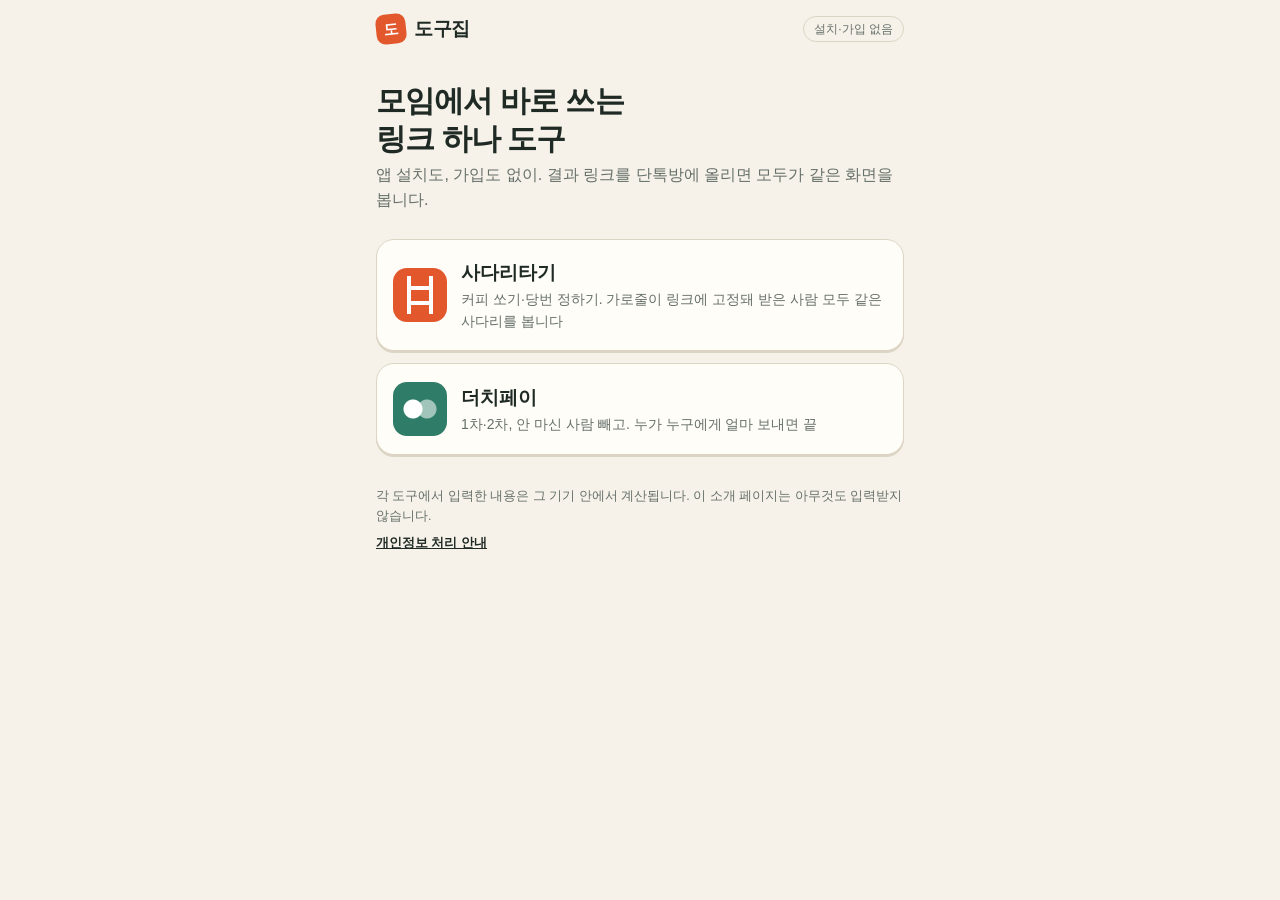
==== site/dogujip_root/index.html @ 97335ac8 "Initial public release" ====
<!doctype html>
<html lang="ko">
<head>
<meta charset="utf-8">
<meta name="viewport" content="width=device-width, initial-scale=1, viewport-fit=cover">
<meta name="referrer" content="no-referrer">
<meta http-equiv="Content-Security-Policy" content="default-src 'self'; script-src 'none'; style-src 'self'; img-src 'self' data:; connect-src 'none'; object-src 'none'; base-uri 'none'; form-action 'none'">
<title>도구집 - 설치·가입 없는 모임 도구</title>
<meta name="description" content="설치·가입 없이 링크 하나로 쓰는 사다리타기와 더치페이 계산기">
<link rel="icon" href="icon.svg" type="image/svg+xml">
<link rel="stylesheet" href="css/style.css">
</head>
<body>
<header class="top">
  <a class="brand" href="./"><span class="brand-mark" aria-hidden="true">도</span>도구집</a>
  <span class="tag">설치·가입 없음</span>
</header>
<main id="app">
  <section class="hero">
    <h1>모임에서 바로 쓰는<br>링크 하나 도구</h1>
    <p class="lead">앱 설치도, 가입도 없이. 결과 링크를 단톡방에 올리면 모두가 같은 화면을 봅니다.</p>
  </section>
  <div class="tools">
    <a class="tool" href="https://laddergame.dogujip.com/">
      <span class="tool-icon ladder-icon" aria-hidden="true"></span>
      <span class="tool-body"><b>사다리타기</b><span>커피 쏘기·당번 정하기. 가로줄이 링크에 고정돼 받은 사람 모두 같은 사다리를 봅니다</span></span>
    </a>
    <a class="tool" href="https://dutchtreat.dogujip.com/">
      <span class="tool-icon dutch-icon" aria-hidden="true"></span>
      <span class="tool-body"><b>더치페이</b><span>1차·2차, 안 마신 사람 빼고. 누가 누구에게 얼마 보내면 끝</span></span>
    </a>
  </div>
</main>
<footer class="foot">
  <p>각 도구에서 입력한 내용은 그 기기 안에서 계산됩니다. 이 소개 페이지는 아무것도 입력받지 않습니다.</p>
  <p><a href="privacy.html">개인정보 처리 안내</a></p>
</footer>
</body>
</html>
---- site/dogujip_root/css/style.css ----
:root {
  --bg: #f6f2e9;
  --card: #fffdf8;
  --ink: #1f2a25;
  --muted: #66706a;
  --line: #ddd5c4;
  --accent: #e2572b;
  --accent-ink: #ffffff;
  --green: #2f7d68;
  --soft: #efe8da;
  --danger: #c2372f;
  --rail: #3a463f;
  --radius: 14px;
  color-scheme: light;
}
@media (prefers-color-scheme: dark) {
  :root {
    --bg: #151a17; --card: #1e2521; --ink: #ecefe9; --muted: #a2aba5; --line: #333d37;
    --accent: #f06a3d; --green: #5cbf9f; --soft: #262e29; --danger: #ff7a70; --rail: #c8d0ca;
    color-scheme: dark;
  }
}
* { box-sizing: border-box; }
html { -webkit-text-size-adjust: 100%; }
body {
  margin: 0; background: var(--bg); color: var(--ink);
  font: 16px/1.55 -apple-system, BlinkMacSystemFont, "Apple SD Gothic Neo", "Malgun Gothic", "Noto Sans KR", sans-serif;
  word-break: keep-all; overflow-wrap: anywhere;
}
a { color: inherit; }
main { max-width: 560px; margin: 0 auto; padding: 0 16px 24px; outline: none; }

.top { max-width: 560px; margin: 0 auto; padding: 14px 16px; display: flex; align-items: center; justify-content: space-between; }
.brand { display: inline-flex; align-items: center; gap: 8px; font-weight: 800; font-size: 19px; text-decoration: none; letter-spacing: -0.02em; }
.brand-mark { display: inline-grid; place-items: center; width: 30px; height: 30px; border-radius: 9px; background: var(--accent); color: var(--accent-ink); font-size: 15px; transform: rotate(-6deg); }
.tag { font-size: 12px; color: var(--muted); border: 1px solid var(--line); border-radius: 999px; padding: 3px 10px; }
.foot { max-width: 560px; margin: 0 auto; padding: 8px 16px 40px; font-size: 12.5px; color: var(--muted); }

h1 { font-size: 26px; line-height: 1.25; margin: 6px 0 6px; letter-spacing: -0.03em; }
h2 { font-size: 19px; margin: 22px 0 8px; }
h3 { font-size: 16px; margin: 18px 0 6px; }
.lead { color: var(--muted); margin: 0 0 16px; }
.help { color: var(--muted); font-size: 13.5px; margin: 6px 0; }
.error { color: var(--danger); font-size: 14px; min-height: 1em; margin: 8px 0; }
.error:empty { margin: 0; }

/* 첫 화면 */
.hero { padding: 18px 0 10px; }
.hero h1 { font-size: 30px; }
.tools { display: grid; gap: 12px; }
.tool {
  display: flex; gap: 14px; align-items: center; text-decoration: none;
  background: var(--card); border: 1px solid var(--line); border-radius: 18px; padding: 18px 16px;
  box-shadow: 0 2px 0 var(--line); transition: transform .12s ease;
}
.tool:active { transform: translateY(2px); box-shadow: none; }
.tool-body { display: grid; gap: 2px; }
.tool-body b { font-size: 19px; }
.tool-body span { color: var(--muted); font-size: 14px; }
.tool-icon { flex: none; width: 54px; height: 54px; border-radius: 14px; position: relative; }
.ladder-icon {
  background:
    linear-gradient(var(--accent-ink), var(--accent-ink)) 14px 8px / 4px 38px no-repeat,
    linear-gradient(var(--accent-ink), var(--accent-ink)) 36px 8px / 4px 38px no-repeat,
    linear-gradient(var(--accent-ink), var(--accent-ink)) 14px 18px / 26px 4px no-repeat,
    linear-gradient(var(--accent-ink), var(--accent-ink)) 14px 33px / 26px 4px no-repeat,
    var(--accent);
}
.dutch-icon {
  background:
    radial-gradient(circle at 20px 27px, var(--accent-ink) 0 9px, transparent 10px),
    radial-gradient(circle at 34px 27px, rgba(255,255,255,.55) 0 9px, transparent 10px),
    var(--green);
}

/* 입력 공통 */
.panel { background: var(--card); border: 1px solid var(--line); border-radius: 18px; padding: 18px 16px 20px; margin-top: 4px; }
.field-label { display: block; font-weight: 700; margin: 18px 0 6px; }
.field-label .count { font-weight: 500; color: var(--muted); font-size: 14px; margin-left: 4px; }
input[type=text], input[type=number], textarea, select {
  width: 100%; font: inherit; color: var(--ink); background: var(--bg);
  border: 1px solid var(--line); border-radius: 10px; padding: 10px 12px; min-height: 44px;
}
textarea { resize: vertical; }
input:focus, textarea:focus, select:focus, button:focus-visible, a:focus-visible { outline: 3px solid color-mix(in srgb, var(--accent) 45%, transparent); outline-offset: 1px; }

.btn {
  display: inline-flex; align-items: center; justify-content: center; gap: 6px;
  min-height: 46px; padding: 0 16px; border-radius: 12px; border: 1px solid var(--line);
  background: var(--soft); color: var(--ink); font: inherit; font-weight: 700; cursor: pointer; text-decoration: none;
}
.btn.primary { background: var(--accent); border-color: var(--accent); color: var(--accent-ink); }
.btn.ghost { background: transparent; font-weight: 600; color: var(--muted); }
.btn.small { min-height: 44px; padding: 0 12px; flex: none; }
.btn.wide { width: 100%; margin-top: 14px; }
.btn:active { filter: brightness(.95); }
.row-btns { display: flex; flex-wrap: wrap; gap: 8px; margin-top: 14px; }
.row-btns .btn { flex: 1 1 auto; }
.row-btns.minor { margin-top: 18px; }

.chips { display: flex; flex-wrap: wrap; gap: 6px; align-items: center; margin: 8px 0; }
.chips-label { font-size: 12.5px; color: var(--muted); margin-right: 2px; }
.chip { font: inherit; font-size: 14px; border: 1px solid var(--line); background: var(--bg); color: var(--ink); border-radius: 999px; padding: 6px 12px; min-height: 36px; cursor: pointer; }
.chip.clear { font-size: 12.5px; min-height: 30px; padding: 3px 10px; color: var(--muted); background: transparent; border-style: dashed; }
.foot p { margin: 0 0 8px; }
.foot a { color: var(--ink); font-weight: 600; }
.doc h2 { font-size: 17px; margin: 20px 0 6px; }
.doc p, .doc li { font-size: 15px; }
.doc ul { padding-left: 20px; margin: 6px 0; }
.chip.person { display: inline-flex; align-items: center; gap: 2px; padding-right: 4px; background: var(--soft); cursor: default; font-weight: 600; }
.x { border: 0; background: transparent; color: var(--muted); font-size: 18px; width: 32px; height: 32px; border-radius: 50%; cursor: pointer; }
.x.big { flex: none; width: 44px; height: 44px; }
.chip.toggle { text-decoration: line-through; color: var(--muted); }
.chip.toggle.on { text-decoration: none; color: var(--ink); background: color-mix(in srgb, var(--green) 16%, var(--card)); border-color: var(--green); font-weight: 600; }

/* 사다리 만들기 */
.quick { display: flex; flex-wrap: wrap; gap: 6px; align-items: center; background: var(--soft); border-radius: 12px; padding: 8px; }
.quick input[type=text] { width: 76px; flex: 1 1 64px; }
.quick .num { width: 64px; flex: none; }
.quick span { font-size: 14px; }
.result-list { display: grid; grid-template-columns: repeat(2, 1fr); gap: 6px; margin-top: 8px; }

/* 사다리 보기 */
.play-head { display: flex; align-items: baseline; justify-content: space-between; gap: 8px; flex-wrap: wrap; }
.code { font-size: 13px; color: var(--muted); background: var(--soft); border-radius: 8px; padding: 4px 8px; }
.code b { font-family: ui-monospace, SFMono-Regular, Menlo, monospace; color: var(--ink); letter-spacing: .04em; }
.fixed-note { font-size: 14px; background: color-mix(in srgb, var(--green) 12%, var(--card)); border-left: 4px solid var(--green); padding: 8px 10px; border-radius: 6px; margin: 10px 0; }
.board { margin-top: 10px; user-select: none; -webkit-user-select: none; }
.ends { display: grid; gap: 2px; }
.end-name, .end-res {
  min-width: 0; overflow: hidden; text-overflow: ellipsis; white-space: nowrap; text-align: center;
  font: inherit; font-size: 13px; font-weight: 700; padding: 8px 1px; border-radius: 8px;
}
.board.dense .end-name, .board.dense .end-res { font-size: 11px; letter-spacing: -0.04em; white-space: normal; word-break: break-all; line-height: 1.2; padding: 6px 0; }
.end-name { border: 2px solid var(--c); background: var(--card); color: var(--ink); cursor: pointer; min-height: 40px; }
.end-name.done { background: var(--c); color: #fff; }
.end-res { border: 1px solid var(--line); background: var(--card); min-height: 40px; display: grid; place-items: center; }
.end-res.covered { background: repeating-linear-gradient(-45deg, var(--soft) 0 6px, var(--card) 6px 12px); color: var(--muted); }
.end-res:not(.covered) { border: 2px solid var(--c); color: var(--ink); animation: pop .35s ease; }
@keyframes pop { from { transform: scale(.8); } to { transform: scale(1); } }
svg.ladder { display: block; width: 100%; margin: 4px 0; }
svg.ladder .rail { stroke: var(--rail); stroke-width: 2.5; stroke-linecap: round; }
svg.ladder .rung { stroke: var(--rail); stroke-width: 2.5; stroke-linecap: round; }
svg.ladder .trail { fill: none; stroke-width: 5; stroke-linecap: round; stroke-linejoin: round; opacity: .9; }
.summary { list-style: none; padding: 0; margin: 12px 0 0; display: grid; gap: 4px; }
.summary li { border-left: 4px solid var(--c); padding: 4px 10px; background: var(--soft); border-radius: 6px; }
.summary .res { font-weight: 700; }
.share-box { margin-top: 20px; border-top: 1px dashed var(--line); padding-top: 12px; }
.share-title { font-weight: 800; margin: 0; }

/* 더치페이 */
.add-row { display: flex; gap: 6px; }
.items { display: grid; gap: 10px; }
.item { border: 1px solid var(--line); border-radius: 12px; padding: 10px; background: var(--bg); }
.item input, .item select { background: var(--card); }
.item-row { display: flex; gap: 6px; align-items: center; margin-bottom: 6px; }
.item-row input[type=text] { flex: 1 1 0; min-width: 0; }
.item-row .amount { flex: 1.2 1 0; text-align: right; font-variant-numeric: tabular-nums; }
.mini { font-size: 13px; color: var(--muted); flex: none; }
.items .btn.wide { margin-top: 0; }
.seg { display: grid; grid-template-columns: repeat(4, 1fr); gap: 4px; background: var(--soft); border-radius: 12px; padding: 4px; }
.seg-btn { font: inherit; font-size: 13px; border: 0; border-radius: 9px; min-height: 40px; background: transparent; color: var(--ink); cursor: pointer; padding: 0 2px; }
.seg-btn.on { background: var(--card); font-weight: 800; box-shadow: 0 1px 2px rgba(0,0,0,.12); }
.result { margin-top: 10px; }
.table-wrap { overflow-x: auto; }
table { width: 100%; border-collapse: collapse; font-size: 14px; font-variant-numeric: tabular-nums; }
th, td { padding: 8px 4px; border-bottom: 1px solid var(--line); text-align: right; white-space: nowrap; }
th:first-child, td:first-child { text-align: left; }
thead th { font-size: 12.5px; color: var(--muted); font-weight: 600; }
tbody th { font-weight: 700; max-width: 7em; overflow: hidden; text-overflow: ellipsis; }
.bal { font-weight: 700; font-size: 13px; }
.bal.plus { color: var(--green); }
.bal.minus { color: var(--accent); }
.bal.zero { color: var(--muted); font-weight: 500; }
.transfers { list-style: none; padding: 0; margin: 0; display: grid; gap: 6px; }
.transfers li { display: flex; align-items: center; flex-wrap: wrap; gap: 2px; background: var(--soft); border-radius: 10px; padding: 10px 12px; }
.transfers .arrow { color: var(--muted); }
.transfers .amt { margin-left: auto; font-weight: 800; font-size: 17px; font-variant-numeric: tabular-nums; }
.note { font-size: 13.5px; color: var(--muted); background: var(--bg); border-radius: 8px; padding: 8px 10px; }

#toast {
  position: fixed; left: 50%; bottom: calc(20px + env(safe-area-inset-bottom)); transform: translate(-50%, 20px);
  background: var(--ink); color: var(--bg); padding: 10px 16px; border-radius: 999px; font-size: 14px;
  opacity: 0; pointer-events: none; transition: opacity .2s, transform .2s; max-width: calc(100% - 32px); text-align: center;
}
#toast.show { opacity: 1; transform: translate(-50%, 0); }
@media (prefers-reduced-motion: reduce) { * { animation: none !important; transition: none !important; } }
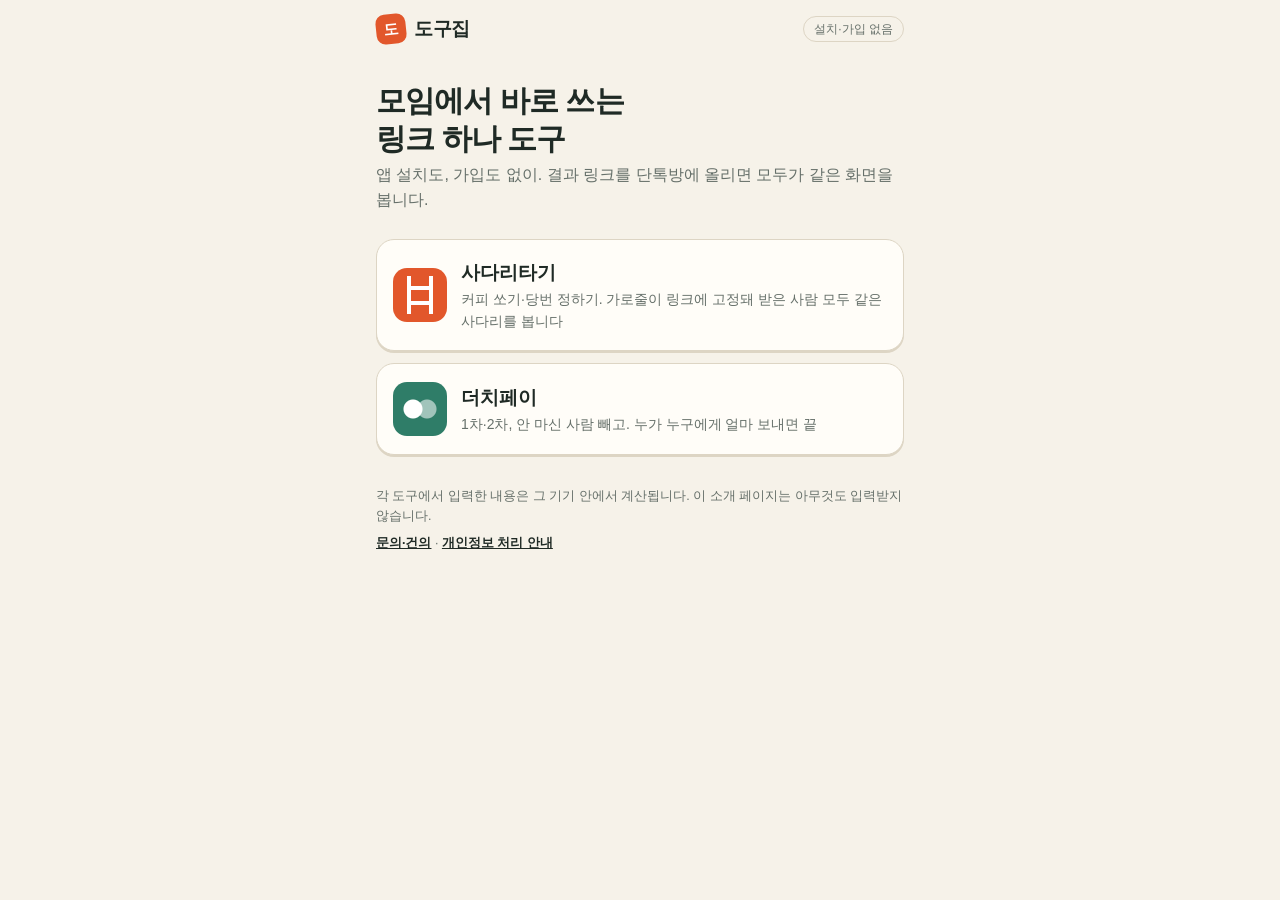
==== commit 1be30e79: "Add feedback link, update UI and cache version" ====
--- a/site/dogujip_root/index.html
+++ b/site/dogujip_root/index.html
@@ -33,7 +33,7 @@
 </main>
 <footer class="foot">
   <p>각 도구에서 입력한 내용은 그 기기 안에서 계산됩니다. 이 소개 페이지는 아무것도 입력받지 않습니다.</p>
-  <p><a href="privacy.html">개인정보 처리 안내</a></p>
+  <p><a href="mailto:sprycoke1@gmail.com?subject=%5B%EB%8F%84%EA%B5%AC%EC%A7%91%5D%20%EB%AC%B8%EC%9D%98%C2%B7%EA%B1%B4%EC%9D%98">문의·건의</a> · <a href="privacy.html">개인정보 처리 안내</a></p>
 </footer>
 </body>
 </html>
